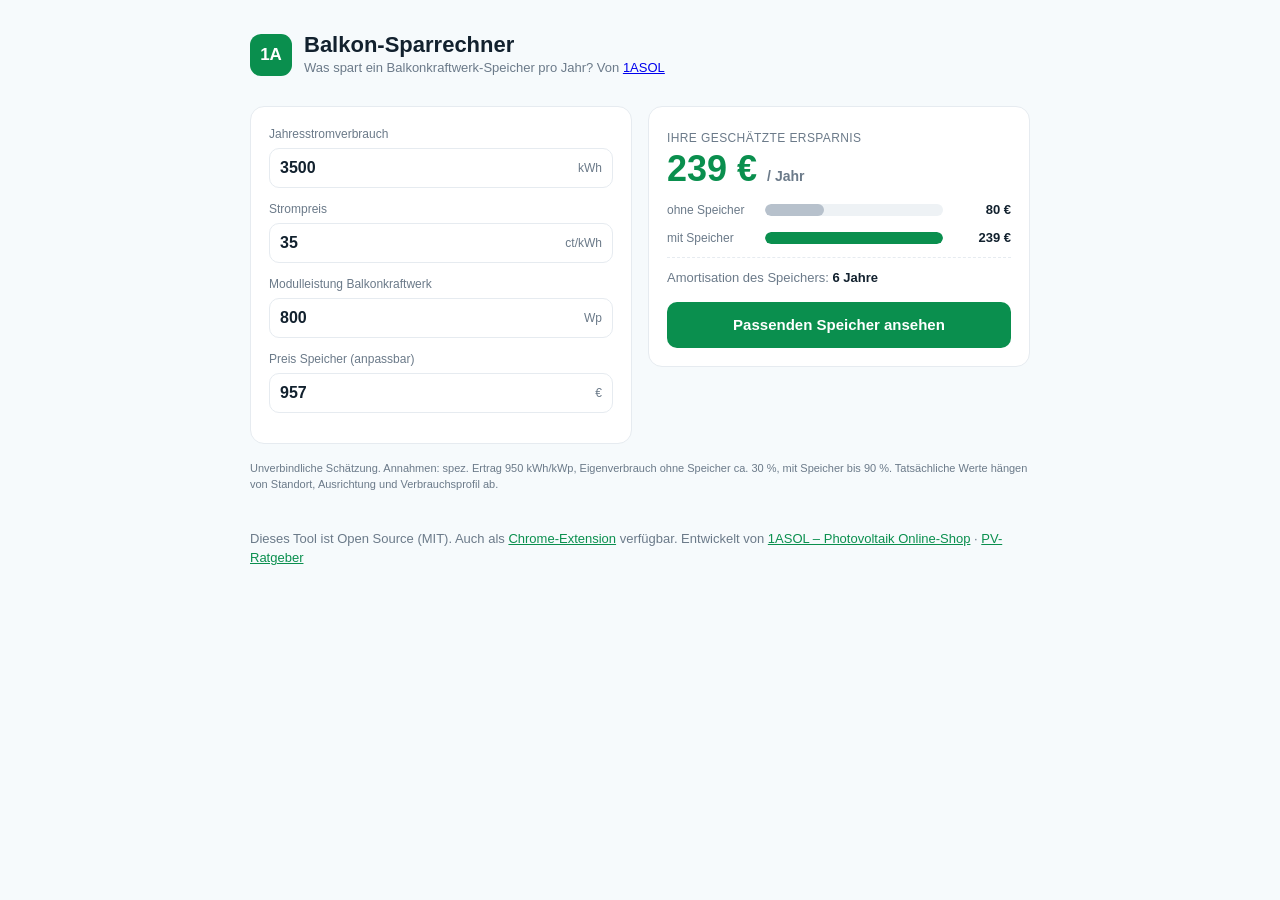
==== index.html @ 03bf0d78 "Add calculator demo page, README and MIT license" ====
<!DOCTYPE html>
<html lang="de">
<head>
  <meta charset="UTF-8">
  <meta name="viewport" content="width=device-width, initial-scale=1.0">
  <title>Balkon-Sparrechner – Was spart ein Balkonkraftwerk-Speicher pro Jahr?</title>
  <meta name="description" content="Kostenloser Rechner: Geben Sie Verbrauch, Strompreis und Modulleistung ein und sehen Sie sofort, was ein Balkonkraftwerk-Speicher wie der Marstek Venus E pro Jahr spart.">
  <style>
    :root{--g:#0a8f4e;--gd:#077a42;--ink:#12212e;--mut:#6b7a89;--ln:#e6ebf0;--gr:#b7c1cc;}
    *{box-sizing:border-box;margin:0;padding:0;}
    body{font-family:-apple-system,BlinkMacSystemFont,"Segoe UI",Roboto,Helvetica,Arial,sans-serif;color:var(--ink);background:#f6fafc;line-height:1.5;}
    .wrap{max-width:820px;margin:0 auto;padding:32px 20px 60px;}
    header.site{display:flex;align-items:center;gap:12px;margin-bottom:28px;}
    .mark{display:inline-flex;align-items:center;justify-content:center;width:42px;height:42px;border-radius:11px;background:var(--g);color:#fff;font-weight:800;font-size:17px;}
    header.site h1{font-size:22px;line-height:1.2;}
    header.site p{font-size:13px;color:var(--mut);}
    .grid{display:grid;grid-template-columns:1fr 1fr;gap:16px;align-items:start;}
    .card{border:1px solid var(--ln);border-radius:14px;padding:18px;background:#fff;}
    .field{display:flex;flex-direction:column;gap:5px;margin-bottom:12px;}
    .field>span{font-size:12px;color:var(--mut);}
    .in{display:flex;align-items:center;border:1px solid var(--ln);border-radius:10px;padding:0 10px;background:#fff;}
    .in:focus-within{border-color:var(--g);box-shadow:0 0 0 2px rgba(10,143,78,.12);}
    .in input{border:0;outline:0;width:100%;font-size:16px;font-weight:600;padding:10px 0;background:transparent;color:var(--ink);}
    .in em{font-style:normal;font-size:12px;color:var(--mut);padding-left:6px;white-space:nowrap;}
    .label{font-size:12px;color:var(--mut);text-transform:uppercase;letter-spacing:.4px;}
    .value{font-size:36px;font-weight:800;color:var(--g);line-height:1.1;margin-bottom:12px;}
    .value small{font-size:14px;font-weight:600;color:var(--mut);}
    .bars{display:flex;flex-direction:column;gap:8px;margin-bottom:10px;}
    .brow{display:grid;grid-template-columns:90px 1fr 60px;align-items:center;gap:8px;font-size:12px;color:var(--mut);}
    .track{height:12px;background:#eef2f5;border-radius:7px;overflow:hidden;}
    .fill{height:100%;width:0;border-radius:7px;transition:width .6s ease;}
    .fgrey{background:var(--gr);}.fgreen{background:var(--g);}
    .num{font-size:13px;font-weight:700;text-align:right;color:var(--ink);}
    .payback{font-size:13px;color:var(--mut);border-top:1px dashed var(--ln);padding-top:10px;margin-bottom:14px;}
    .payback strong{color:var(--ink);}
    .cta{display:block;text-align:center;text-decoration:none;background:var(--g);color:#fff;font-weight:700;font-size:15px;padding:12px;border-radius:10px;}
    .cta:hover{background:var(--gd);}
    .note{font-size:11px;color:var(--mut);margin-top:16px;}
    footer{margin-top:36px;font-size:13px;color:var(--mut);}
    footer a{color:var(--g);}
    @media(max-width:640px){.grid{grid-template-columns:1fr;}}
  </style>
</head>
<body>
<div class="wrap">
  <header class="site">
    <span class="mark">1A</span>
    <div>
      <h1>Balkon-Sparrechner</h1>
      <p>Was spart ein Balkonkraftwerk-Speicher pro Jahr? Von <a href="https://1asol.de">1ASOL</a></p>
    </div>
  </header>

  <div class="grid">
    <div class="card">
      <label class="field"><span>Jahresstromverbrauch</span>
        <div class="in"><input type="number" id="usage" value="3500" min="500" max="20000" step="100"><em>kWh</em></div></label>
      <label class="field"><span>Strompreis</span>
        <div class="in"><input type="number" id="price" value="35" min="10" max="80" step="1"><em>ct/kWh</em></div></label>
      <label class="field"><span>Modulleistung Balkonkraftwerk</span>
        <div class="in"><input type="number" id="wp" value="800" min="300" max="2000" step="100"><em>Wp</em></div></label>
      <label class="field"><span>Preis Speicher (anpassbar)</span>
        <div class="in"><input type="number" id="cost" value="957" min="200" max="3000" step="10"><em>€</em></div></label>
    </div>

    <div class="card">
      <span class="label">Ihre geschätzte Ersparnis</span>
      <div class="value"><span id="saveYear">0</span> € <small>/ Jahr</small></div>
      <div class="bars">
        <div class="brow"><span>ohne Speicher</span><div class="track"><div class="fill fgrey" id="barNo"></div></div><span class="num" id="numNo">0 €</span></div>
        <div class="brow"><span>mit Speicher</span><div class="track"><div class="fill fgreen" id="barYes"></div></div><span class="num" id="numYes">0 €</span></div>
      </div>
      <div class="payback">Amortisation des Speichers: <strong id="payback">–</strong></div>
      <a class="cta" href="https://1asol.de/collections/marstek-batteriespeicher">Passenden Speicher ansehen</a>
    </div>
  </div>

  <p class="note">Unverbindliche Schätzung. Annahmen: spez. Ertrag 950 kWh/kWp, Eigenverbrauch ohne Speicher ca. 30 %, mit Speicher bis 90 %. Tatsächliche Werte hängen von Standort, Ausrichtung und Verbrauchsprofil ab.</p>

  <footer>
    <p>Dieses Tool ist Open Source (MIT). Auch als
      <a href="https://github.com/">Chrome-Extension</a> verfügbar.
      Entwickelt von <a href="https://1asol.de">1ASOL – Photovoltaik Online-Shop</a> ·
      <a href="https://1asol.de/blogs/pv-ratgeber">PV-Ratgeber</a></p>
  </footer>
</div>

<script>
(function(){
  var SPEZ=950,EVO=0.30,EVM=0.90;
  function g(id){return document.getElementById(id);}
  function eu(n){return Math.round(n).toLocaleString("de-DE");}
  function num(id,fb){var v=parseFloat((g(id).value||"").replace(",","."));return isFinite(v)&&v>0?v:fb;}
  function calc(){
    var usage=num("usage",3500),price=num("price",35)/100,wp=num("wp",800),cost=num("cost",957),
        pv=(wp/1000)*SPEZ,so=Math.min(pv*EVO,usage),sm=Math.min(pv*EVM,usage),
        sao=so*price,sam=sm*price,z=Math.max(sam-sao,0);
    g("saveYear").textContent=eu(sam);
    var mx=Math.max(sam,1);
    g("barNo").style.width=(sao/mx*100)+"%";g("barYes").style.width="100%";
    g("numNo").textContent=eu(sao)+" €";g("numYes").textContent=eu(sam)+" €";
    g("payback").textContent=z>0?(cost/z).toLocaleString("de-DE",{maximumFractionDigits:1})+" Jahre":"–";
  }
  ["usage","price","wp","cost"].forEach(function(id){g(id).addEventListener("input",calc);});
  calc();
})();
</script>
</body>
</html>
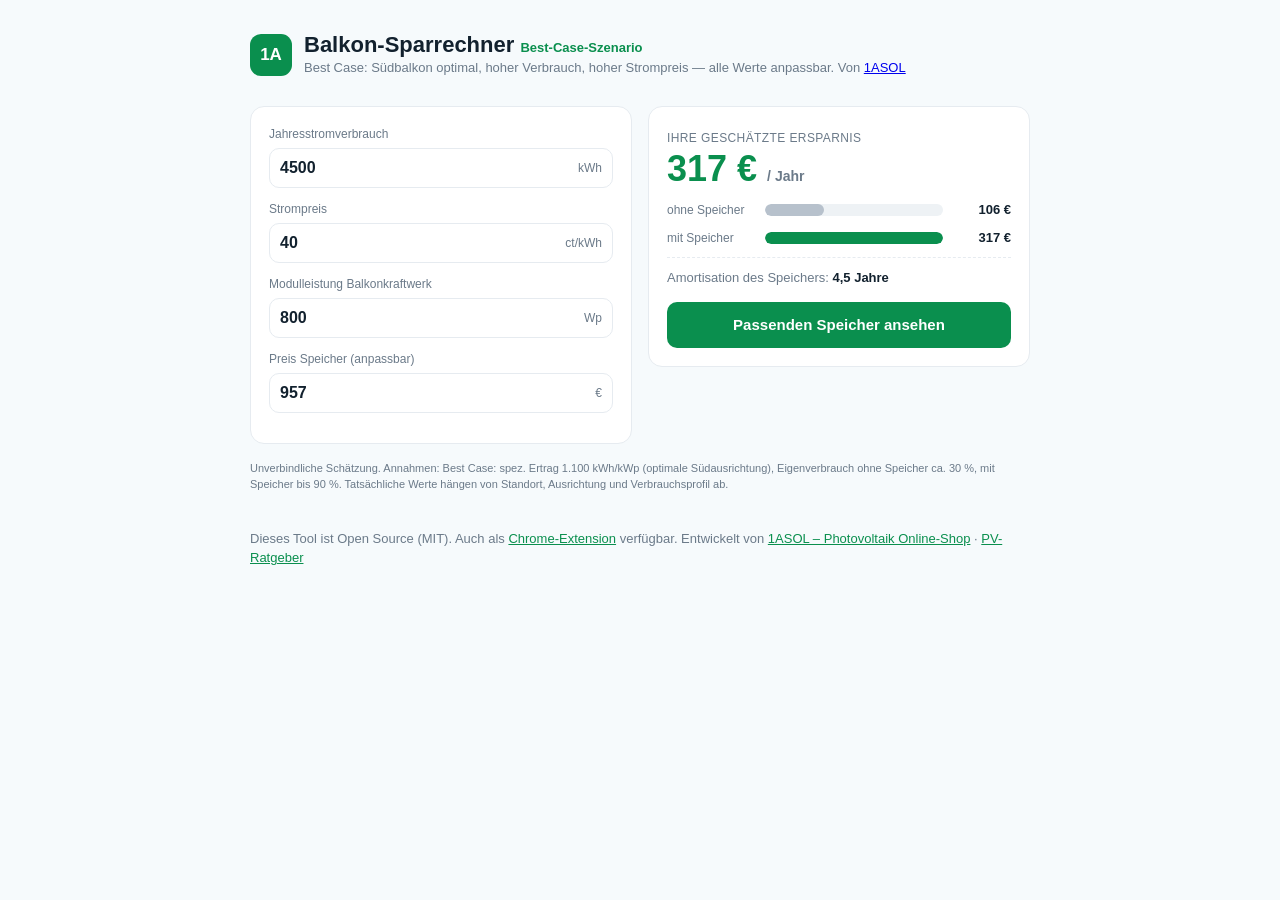
==== commit 220bb39d: "Update index.html" ====
--- a/index.html
+++ b/index.html
@@ -46,17 +46,17 @@
   <header class="site">
     <span class="mark">1A</span>
     <div>
-      <h1>Balkon-Sparrechner</h1>
-      <p>Was spart ein Balkonkraftwerk-Speicher pro Jahr? Von <a href="https://1asol.de">1ASOL</a></p>
+      <h1>Balkon-Sparrechner <small style="font-size:13px;color:#0a8f4e;font-weight:700">Best-Case-Szenario</small></h1>
+      <p>Best Case: Südbalkon optimal, hoher Verbrauch, hoher Strompreis — alle Werte anpassbar. Von <a href="https://1asol.de">1ASOL</a></p>
     </div>
   </header>
 
   <div class="grid">
     <div class="card">
       <label class="field"><span>Jahresstromverbrauch</span>
-        <div class="in"><input type="number" id="usage" value="3500" min="500" max="20000" step="100"><em>kWh</em></div></label>
+        <div class="in"><input type="number" id="usage" value="4500" min="500" max="20000" step="100"><em>kWh</em></div></label>
       <label class="field"><span>Strompreis</span>
-        <div class="in"><input type="number" id="price" value="35" min="10" max="80" step="1"><em>ct/kWh</em></div></label>
+        <div class="in"><input type="number" id="price" value="40" min="10" max="80" step="1"><em>ct/kWh</em></div></label>
       <label class="field"><span>Modulleistung Balkonkraftwerk</span>
         <div class="in"><input type="number" id="wp" value="800" min="300" max="2000" step="100"><em>Wp</em></div></label>
       <label class="field"><span>Preis Speicher (anpassbar)</span>
@@ -75,7 +75,7 @@
     </div>
   </div>
 
-  <p class="note">Unverbindliche Schätzung. Annahmen: spez. Ertrag 950 kWh/kWp, Eigenverbrauch ohne Speicher ca. 30 %, mit Speicher bis 90 %. Tatsächliche Werte hängen von Standort, Ausrichtung und Verbrauchsprofil ab.</p>
+  <p class="note">Unverbindliche Schätzung. Annahmen: Best Case: spez. Ertrag 1.100 kWh/kWp (optimale Südausrichtung), Eigenverbrauch ohne Speicher ca. 30 %, mit Speicher bis 90 %. Tatsächliche Werte hängen von Standort, Ausrichtung und Verbrauchsprofil ab.</p>
 
   <footer>
     <p>Dieses Tool ist Open Source (MIT). Auch als
@@ -87,12 +87,12 @@
 
 <script>
 (function(){
-  var SPEZ=950,EVO=0.30,EVM=0.90;
+  var SPEZ=1100,EVO=0.30,EVM=0.90;
   function g(id){return document.getElementById(id);}
   function eu(n){return Math.round(n).toLocaleString("de-DE");}
   function num(id,fb){var v=parseFloat((g(id).value||"").replace(",","."));return isFinite(v)&&v>0?v:fb;}
   function calc(){
-    var usage=num("usage",3500),price=num("price",35)/100,wp=num("wp",800),cost=num("cost",957),
+    var usage=num("usage",4500),price=num("price",40)/100,wp=num("wp",800),cost=num("cost",957),
         pv=(wp/1000)*SPEZ,so=Math.min(pv*EVO,usage),sm=Math.min(pv*EVM,usage),
         sao=so*price,sam=sm*price,z=Math.max(sam-sao,0);
     g("saveYear").textContent=eu(sam);
